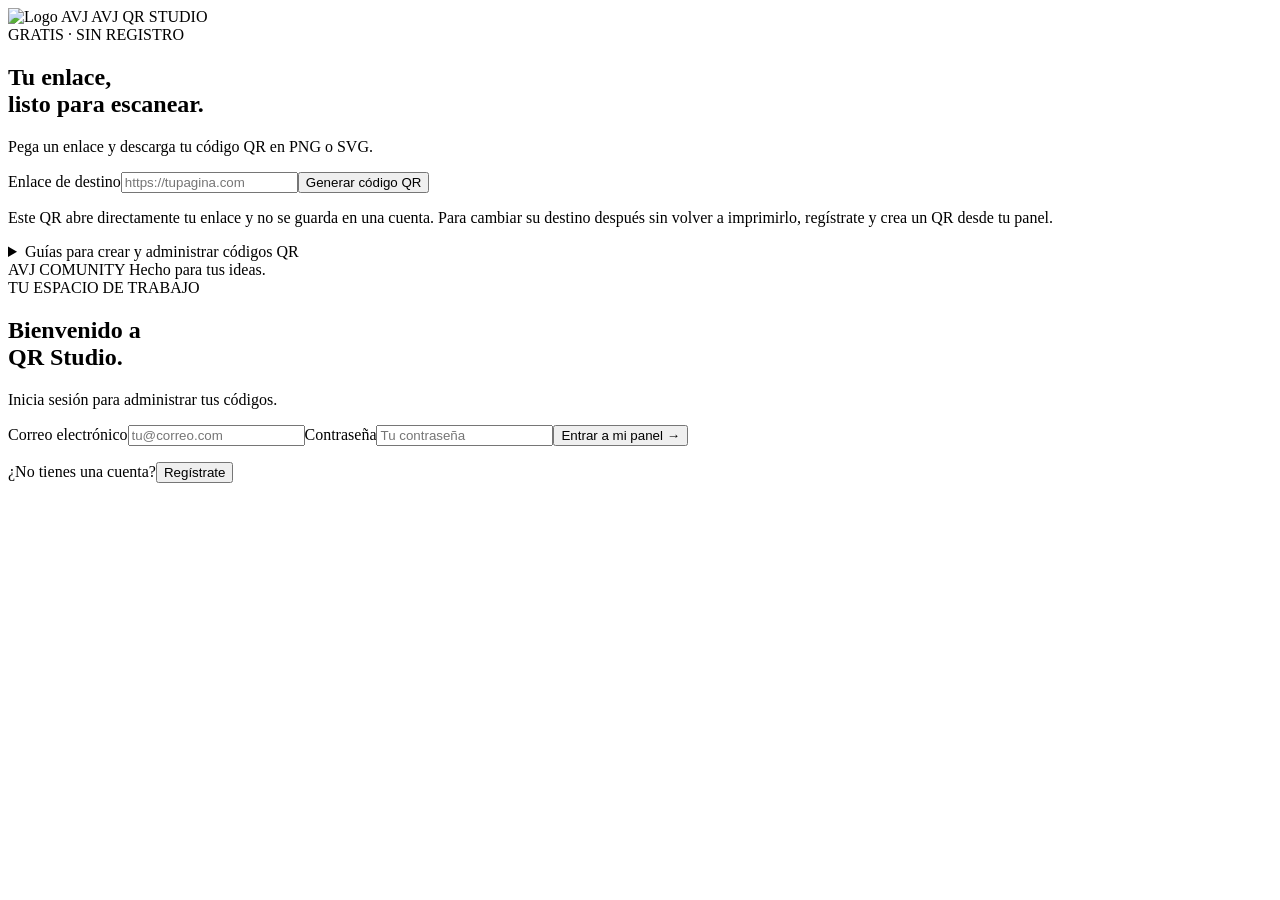
==== public/index.html @ a2400a0a "Add files via upload" ====
<!doctype html>
<html lang="es">
<head>
<meta charset="utf-8"><meta name="viewport" content="width=device-width,initial-scale=1">
<title>Generador de códigos QR gratis, PNG y SVG | AVJ QR Studio</title><meta name="description" content="Crea códigos QR de enlaces gratis y sin registro. Descarga PNG o SVG, o entra con tu cuenta para crear y administrar QR dinámicos en AVJ QR Studio.">
<meta name="robots" content="index,follow,max-image-preview:large"><meta name="theme-color" content="#7037f5">
<link rel="canonical" href="https://qravj.netlify.app/"><link rel="icon" href="/favicon.ico" sizes="any"><link rel="icon" type="image/png" sizes="32x32" href="/favicon-32x32.png"><link rel="apple-touch-icon" href="/apple-touch-icon.png"><link rel="manifest" href="/site.webmanifest">
<meta property="og:type" content="website"><meta property="og:locale" content="es_ES"><meta property="og:site_name" content="AVJ QR Studio"><meta property="og:title" content="Generador de códigos QR gratis, PNG y SVG | AVJ QR Studio"><meta property="og:description" content="Crea códigos QR de enlaces gratis y sin registro. Descarga PNG o SVG, o entra con tu cuenta para crear y administrar QR dinámicos en AVJ QR Studio."><meta property="og:url" content="https://qravj.netlify.app/"><meta property="og:image" content="https://qravj.netlify.app/android-chrome-512x512.png"><meta property="og:image:width" content="512"><meta property="og:image:height" content="512"><meta property="og:image:alt" content="Logo de AVJ COMUNITY">
<meta name="twitter:card" content="summary"><meta name="twitter:title" content="Generador de códigos QR gratis, PNG y SVG | AVJ QR Studio"><meta name="twitter:description" content="Crea códigos QR de enlaces gratis y sin registro. Descarga PNG o SVG, o entra con tu cuenta para crear y administrar QR dinámicos en AVJ QR Studio."><meta name="twitter:image" content="https://qravj.netlify.app/android-chrome-512x512.png"><meta name="twitter:image:alt" content="Logo de AVJ COMUNITY">
<link rel="preconnect" href="https://fonts.googleapis.com"><link rel="preconnect" href="https://fonts.gstatic.com" crossorigin>
<link rel="stylesheet" href="https://fonts.googleapis.com/css2?family=DM+Sans:wght@400;500;600;700&family=Manrope:wght@400;500;600;700;800&display=swap"><link rel="stylesheet" href="/styles.css?v=seo1">
<script type="application/ld+json">{"@context": "https://schema.org", "@graph": [{"@type": "Organization", "@id": "https://qravj.netlify.app/#organization", "name": "AVJ COMUNITY", "url": "https://qravj.netlify.app/", "logo": "https://qravj.netlify.app/android-chrome-512x512.png"}, {"@type": "WebSite", "@id": "https://qravj.netlify.app/#website", "name": "AVJ QR Studio", "url": "https://qravj.netlify.app/", "inLanguage": "es", "publisher": {"@id": "https://qravj.netlify.app/#organization"}}, {"@type": "WebApplication", "@id": "https://qravj.netlify.app/#app", "name": "AVJ QR Studio", "url": "https://qravj.netlify.app/", "applicationCategory": "UtilitiesApplication", "operatingSystem": "Navegador web", "inLanguage": "es", "description": "Crea códigos QR de enlaces gratis y sin registro. Descarga PNG o SVG, o entra con tu cuenta para crear y administrar QR dinámicos en AVJ QR Studio.", "publisher": {"@id": "https://qravj.netlify.app/#organization"}, "featureList": ["Generación de QR de enlaces sin registro", "Descarga PNG y SVG", "Creación y administración de QR dinámicos con cuenta"]}]}</script>
<script src="/seo-state.js?v=seo1"></script>
<script defer src="/vendor/supabase.js"></script><script defer src="/vendor/qrcode.js"></script><script defer src="/config.js?v=5"></script><script defer src="/app.js?v=seo1"></script><script defer src="/guest.js?v=5"></script>
</head>
<body>
<section id="redirect-screen" class="redirect-screen" hidden><div class="brand"><img class="brand-logo" src="/assets/avj-logo.webp" width="48" height="48" alt="Logo AVJ"> AVJ <span>QR STUDIO</span></div><div class="spinner"></div><h1 id="redirect-title">Abriendo tu enlace…</h1><p id="redirect-message">Un momento, estamos consultando el destino actual.</p><button id="retry-redirect" class="primary" hidden>Intentar de nuevo</button></section>
<section id="auth-screen" class="auth-screen" role="main">
 <div class="auth-art"><div class="brand"><img class="brand-logo" src="/assets/avj-logo.webp" width="48" height="48" alt="Logo AVJ"> AVJ <span>QR STUDIO</span></div><div class="auth-pitch guest-generator"><span class="eyebrow">GRATIS · SIN REGISTRO</span><h1>Tu enlace,<br>listo para escanear.</h1><p>Pega un enlace y descarga tu código QR en PNG o SVG.</p>
<form id="guest-form"><label for="guest-link">Enlace de destino</label><input id="guest-link" type="url" inputmode="url" maxlength="2048" placeholder="https://tupagina.com" required aria-describedby="guest-help" autocomplete="url"><button class="primary full" type="submit">Generar código QR</button></form>
<div id="guest-loading" class="guest-loading" role="status" hidden><span class="guest-loader" aria-hidden="true"></span><span>Generando tu código QR…</span></div>
<p id="guest-error" class="guest-error" role="alert"></p>
<div id="guest-result" hidden><div id="guest-qr" class="guest-qr"></div><p id="guest-destination" class="guest-destination"></p><div class="download-actions"><button id="guest-png" class="primary" type="button">↓ Descargar PNG</button><button id="guest-svg" class="secondary" type="button">↓ Descargar SVG</button></div><p class="guest-status" role="status" id="guest-status"></p></div>
<p id="guest-help" class="guest-help">Este QR abre directamente tu enlace y no se guarda en una cuenta. Para cambiar su destino después sin volver a imprimirlo, regístrate y crea un QR desde tu panel.</p></div><details class="seo-access"><summary>Guías para crear y administrar códigos QR</summary><nav class="guide-links" aria-label="Guías de códigos QR"><a href="/crear-codigo-qr/">Cómo crear un código QR para un enlace</a><a href="/qr-dinamico/">QR dinámico: actualiza el destino y conserva el código</a><a href="/descargar-qr/">Descargar un código QR en PNG o SVG</a><a href="/administrar-codigos-qr/">Cómo administrar tus códigos QR</a><a href="/qr-para-negocios/">Códigos QR para negocios y materiales impresos</a><a href="/blog/que-es-un-codigo-qr/">Qué es un código QR y para qué sirve</a><a href="/blog/qr-estatico-vs-dinamico/">QR estático y dinámico: cuál elegir</a></nav></details><span class="auth-footer">AVJ COMUNITY <span>Hecho para tus ideas.</span></span></div>
 <div class="auth-form-wrap"><div class="auth-form-inner"><span class="eyebrow purple">TU ESPACIO DE TRABAJO</span><h2 id="auth-title">Bienvenido a<br>QR Studio<span class="purple">.</span></h2><p id="auth-subtitle">Inicia sesión para administrar tus códigos.</p><form id="login-form"><label for="email">Correo electrónico</label><input id="email" name="email" type="email" autocomplete="username" placeholder="tu@correo.com" required><label for="password">Contraseña</label><input id="password" name="password" type="password" autocomplete="current-password" placeholder="Tu contraseña" required><button class="primary full" type="submit">Entrar a mi panel <span>→</span></button></form><form id="signup-form" hidden>
<label for="signup-email">Correo electrónico</label><input id="signup-email" name="email" type="email" autocomplete="email" placeholder="tu@correo.com" required>
<label for="signup-password">Contraseña</label><input id="signup-password" name="password" type="password" autocomplete="new-password" minlength="8" placeholder="Mínimo 8 caracteres" required aria-describedby="password-hint"><p class="field-help" id="password-hint">Usa una contraseña de al menos 8 caracteres.</p>
<label for="signup-confirm">Confirma tu contraseña</label><input id="signup-confirm" name="password-confirmation" type="password" autocomplete="new-password" minlength="8" placeholder="Repite tu contraseña" required>
<button class="primary full" type="submit">Crear mi cuenta <span>→</span></button>
</form>
<p id="auth-message" class="form-message" role="status" aria-live="polite"></p><div class="access-note auth-switch"><span id="auth-switch-label">¿No tienes una cuenta?</span><button type="button" id="switch-auth" class="secondary">Regístrate</button></div></div></div>
</section>
<div id="dashboard" class="app-shell" hidden>
<aside class="sidebar"><a class="brand" href="./"><img class="brand-logo" src="/assets/avj-logo.webp" width="48" height="48" alt="Logo AVJ"> AVJ <span>QR STUDIO</span></a><span class="nav-label">ESPACIO DE TRABAJO</span><button class="nav-item selected" id="nav-all"><span>▦</span> Mis códigos QR <span id="nav-count" class="count">0</span></button><div class="sidebar-tip"><span class="tip-icon">↗</span><strong>Imprime una vez.<br>Actualiza cuando quieras.</strong><p>Edita el destino y conserva el mismo QR.</p></div><div class="account"><span class="avatar" id="avatar">A</span><div><strong>Mi cuenta</strong><span id="account-email"></span></div><button class="icon-button" id="logout" title="Cerrar sesión" aria-label="Cerrar sesión">↪</button></div></aside>
<main><header class="topbar"><span>Mi espacio <span class="muted">/</span> <strong>Códigos QR</strong></span><span class="connection" id="connection">Conectando…</span></header><div class="main-content"><section class="page-heading"><div><span class="eyebrow purple">TODO CONECTADO, TODO BAJO CONTROL</span><h1>Mis códigos QR<span class="purple">.</span></h1><p>Cambia el destino. Conserva el código.</p></div><button id="new-qr" class="primary">＋ Crear código QR</button></section>
<section class="stats" aria-label="Resumen"><div class="stat"><span>Total de códigos</span><strong id="stat-total">—</strong><span class="stat-icon">▦</span></div><div class="stat"><span>Activos</span><strong id="stat-active">—</strong><span class="stat-icon green">↗</span></div><div class="stat"><span>En pausa</span><strong id="stat-paused">—</strong><span class="stat-icon amber">Ⅱ</span></div></section>
<section class="workspace"><div class="toolbar"><div class="filters" role="group" aria-label="Filtrar códigos"><button class="filter selected" data-filter="all" aria-pressed="true">Todos</button><button class="filter" data-filter="active" aria-pressed="false">Activos</button><button class="filter" data-filter="paused" aria-pressed="false">En pausa</button></div><div class="search-wrap"><span>⌕</span><input id="search" type="search" placeholder="Buscar un código…" aria-label="Buscar códigos"></div><button id="refresh" class="icon-button" title="Actualizar" aria-label="Actualizar códigos">↻</button></div><div id="list-message" role="status" class="list-message" hidden></div><div id="qr-grid" class="qr-grid"></div><div id="empty-state" class="empty-state" hidden><span class="empty-icon">▦</span><h2>Tu próximo destino empieza aquí</h2><p>Crea tu primer QR y conecta a tus clientes con lo que quieras compartir.</p><button id="empty-create" class="primary">＋ Crear mi primer QR</button></div></section><footer class="main-footer"><span>AVJ QR STUDIO</span><span>Tus códigos, siempre en tus manos.</span></footer></div></main>
</div>
<dialog id="editor"><form id="qr-form"><div class="modal-heading"><div><span class="eyebrow purple">QR DINÁMICO</span><h2 id="editor-title">Crear código QR</h2></div><button type="button" class="icon-button" data-close="editor" aria-label="Cerrar">×</button></div><label for="qr-name">Nombre del código</label><input id="qr-name" maxlength="80" placeholder="Ej. Catálogo de septiembre" required><label for="qr-destination">Enlace de destino</label><input id="qr-destination" type="url" maxlength="2048" placeholder="https://…" required><p class="field-help">Aquí llegará la persona que escanee tu QR.</p><label for="qr-note">Nota <span class="muted">(opcional)</span></label><textarea id="qr-note" maxlength="240" rows="2" placeholder="Para identificar dónde lo estás usando…"></textarea><label class="switch-row"><span>Código activo</span><input id="qr-active" type="checkbox" checked><span class="switch-track"></span></label><div class="info-box">↗ Puedes actualizar este destino después. El QR seguirá siendo el mismo.</div><p id="editor-error" class="form-message" role="alert"></p><div class="modal-actions"><button type="button" class="secondary" data-close="editor">Cancelar</button><button type="submit" class="primary" id="save-qr">Crear QR</button></div></form></dialog>
<dialog id="detail"><div class="modal-heading"><div><span class="eyebrow purple">LISTO PARA COMPARTIR</span><h2 id="detail-title"></h2></div><button class="icon-button" data-close="detail" aria-label="Cerrar">×</button></div><div id="detail-qr" class="detail-qr"></div><p class="field-help center">Este QR conserva su enlace al actualizar el destino.</p><label for="permanent-link">Enlace del QR</label><div class="copy-row"><input id="permanent-link" readonly><button class="secondary" id="copy-link">Copiar</button></div><div class="download-actions"><button class="primary" id="download-png">↓ Descargar PNG</button><button class="secondary" id="download-svg">↓ Descargar SVG</button></div><p class="field-help">Prueba el QR desde otro dispositivo antes de imprimirlo.</p></dialog>

<div id="auth-loading" class="auth-loading" role="status" aria-live="polite" hidden><div class="loading-card"><img class="loading-logo" src="/assets/avj-logo.webp" width="112" height="112" alt="Logo AVJ"><div class="login-spinner" aria-hidden="true"></div><h2 id="loading-title">Entrando a tu panel…</h2><p>Un momento, estamos preparando tu espacio.</p></div></div>
<div id="toast" class="toast" role="status" hidden></div><noscript>Activa JavaScript para usar QR Studio y abrir sus enlaces.</noscript>
</body></html>
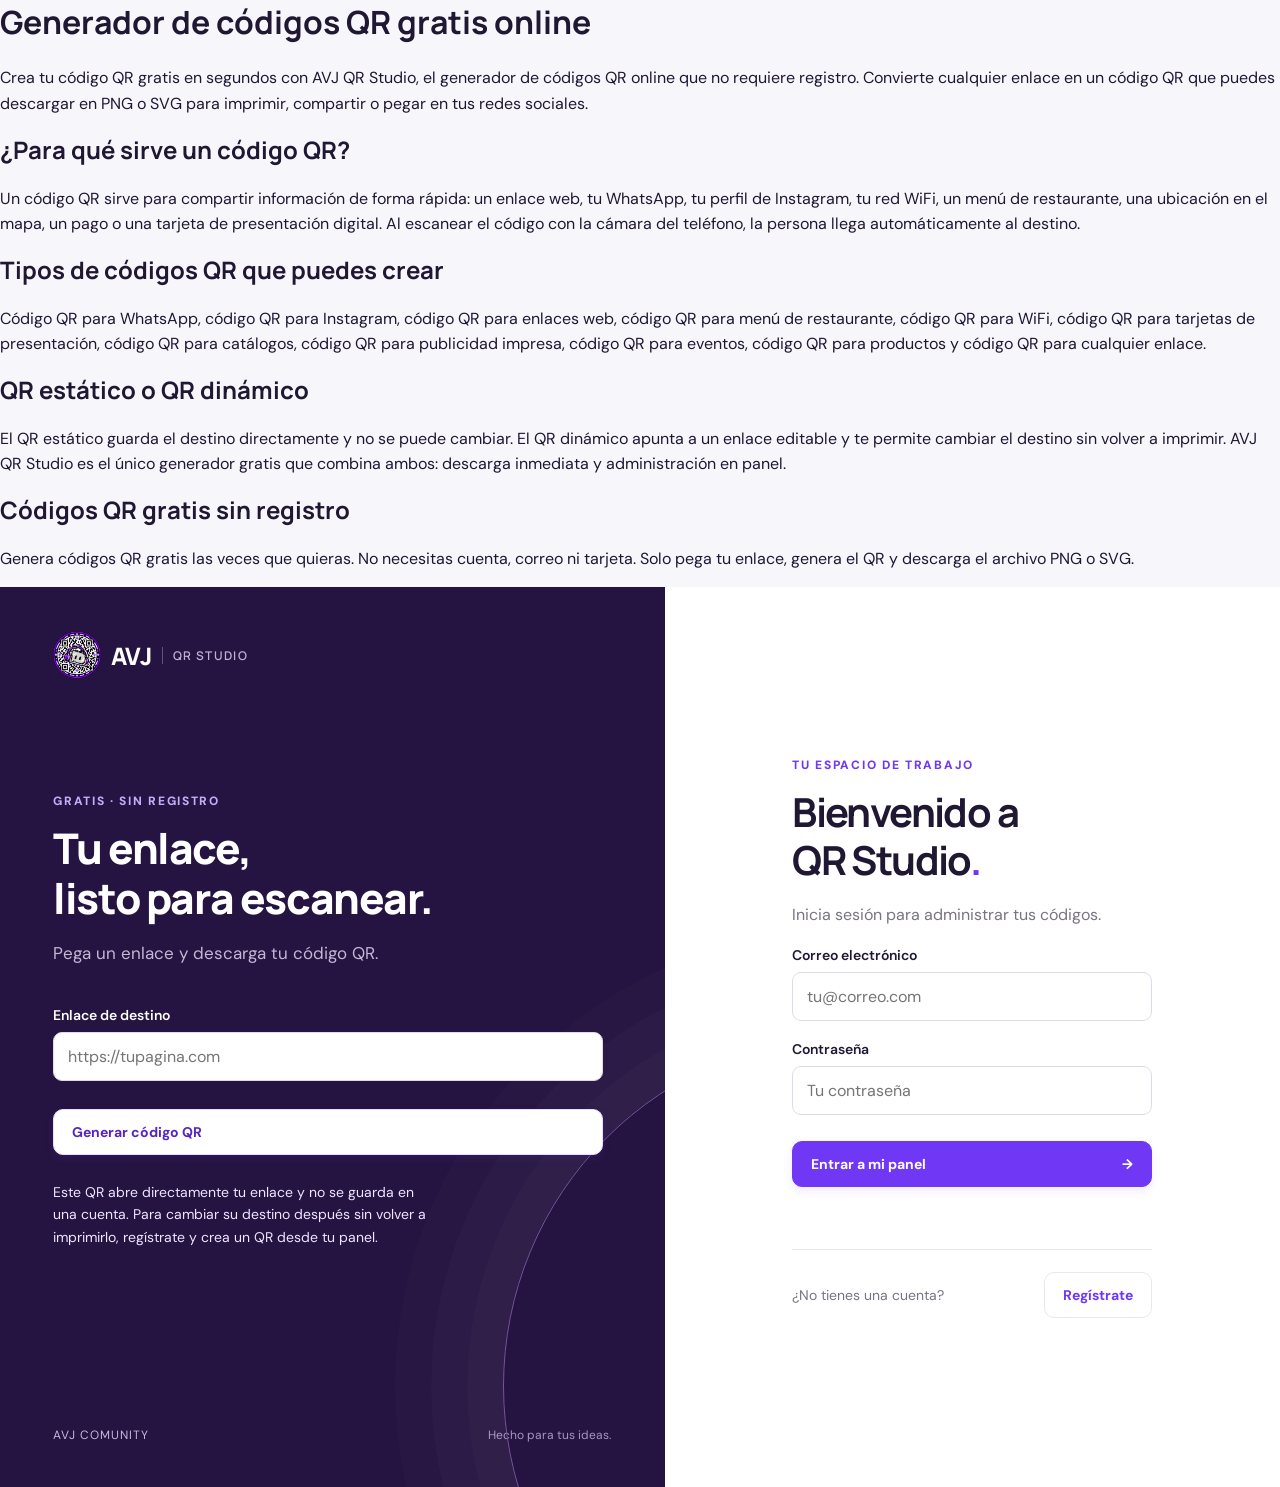
==== commit d648fa9b: "Update index.html" ====
--- a/public/index.html
+++ b/public/index.html
@@ -1,44 +1,506 @@
 <!doctype html>
 <html lang="es">
 <head>
-<meta charset="utf-8"><meta name="viewport" content="width=device-width,initial-scale=1">
-<title>Generador de códigos QR gratis, PNG y SVG | AVJ QR Studio</title><meta name="description" content="Crea códigos QR de enlaces gratis y sin registro. Descarga PNG o SVG, o entra con tu cuenta para crear y administrar QR dinámicos en AVJ QR Studio.">
-<meta name="robots" content="index,follow,max-image-preview:large"><meta name="theme-color" content="#7037f5">
-<link rel="canonical" href="https://qravj.netlify.app/"><link rel="icon" href="/favicon.ico" sizes="any"><link rel="icon" type="image/png" sizes="32x32" href="/favicon-32x32.png"><link rel="apple-touch-icon" href="/apple-touch-icon.png"><link rel="manifest" href="/site.webmanifest">
-<meta property="og:type" content="website"><meta property="og:locale" content="es_ES"><meta property="og:site_name" content="AVJ QR Studio"><meta property="og:title" content="Generador de códigos QR gratis, PNG y SVG | AVJ QR Studio"><meta property="og:description" content="Crea códigos QR de enlaces gratis y sin registro. Descarga PNG o SVG, o entra con tu cuenta para crear y administrar QR dinámicos en AVJ QR Studio."><meta property="og:url" content="https://qravj.netlify.app/"><meta property="og:image" content="https://qravj.netlify.app/android-chrome-512x512.png"><meta property="og:image:width" content="512"><meta property="og:image:height" content="512"><meta property="og:image:alt" content="Logo de AVJ COMUNITY">
-<meta name="twitter:card" content="summary"><meta name="twitter:title" content="Generador de códigos QR gratis, PNG y SVG | AVJ QR Studio"><meta name="twitter:description" content="Crea códigos QR de enlaces gratis y sin registro. Descarga PNG o SVG, o entra con tu cuenta para crear y administrar QR dinámicos en AVJ QR Studio."><meta name="twitter:image" content="https://qravj.netlify.app/android-chrome-512x512.png"><meta name="twitter:image:alt" content="Logo de AVJ COMUNITY">
-<link rel="preconnect" href="https://fonts.googleapis.com"><link rel="preconnect" href="https://fonts.gstatic.com" crossorigin>
-<link rel="stylesheet" href="https://fonts.googleapis.com/css2?family=DM+Sans:wght@400;500;600;700&family=Manrope:wght@400;500;600;700;800&display=swap"><link rel="stylesheet" href="/styles.css?v=seo1">
-<script type="application/ld+json">{"@context": "https://schema.org", "@graph": [{"@type": "Organization", "@id": "https://qravj.netlify.app/#organization", "name": "AVJ COMUNITY", "url": "https://qravj.netlify.app/", "logo": "https://qravj.netlify.app/android-chrome-512x512.png"}, {"@type": "WebSite", "@id": "https://qravj.netlify.app/#website", "name": "AVJ QR Studio", "url": "https://qravj.netlify.app/", "inLanguage": "es", "publisher": {"@id": "https://qravj.netlify.app/#organization"}}, {"@type": "WebApplication", "@id": "https://qravj.netlify.app/#app", "name": "AVJ QR Studio", "url": "https://qravj.netlify.app/", "applicationCategory": "UtilitiesApplication", "operatingSystem": "Navegador web", "inLanguage": "es", "description": "Crea códigos QR de enlaces gratis y sin registro. Descarga PNG o SVG, o entra con tu cuenta para crear y administrar QR dinámicos en AVJ QR Studio.", "publisher": {"@id": "https://qravj.netlify.app/#organization"}, "featureList": ["Generación de QR de enlaces sin registro", "Descarga PNG y SVG", "Creación y administración de QR dinámicos con cuenta"]}]}</script>
-<script src="/seo-state.js?v=seo1"></script>
-<script defer src="/vendor/supabase.js"></script><script defer src="/vendor/qrcode.js"></script><script defer src="/config.js?v=5"></script><script defer src="/app.js?v=seo1"></script><script defer src="/guest.js?v=5"></script>
+<meta charset="utf-8">
+<meta name="viewport" content="width=device-width,initial-scale=1">
+<meta name="theme-color" content="#7037f5">
+
+<!-- ============ SEO PRINCIPAL ============ -->
+<title>Generador de Códigos QR Gratis Online · PNG y SVG sin registro | AVJ QR Studio</title>
+<meta name="description" content="Generador de códigos QR gratis online. Crea tu QR en segundos para enlaces, WhatsApp, WiFi, Instagram, menús, tarjetas y más. Descarga en PNG o SVG sin registro, o crea QR dinámicos editables con panel propio.">
+<meta name="keywords" content="generador de qr, generador de codigos qr, crear codigo qr, codigo qr gratis, qr gratis, qr online, generador qr online, qr png, qr svg, qr para whatsapp, qr para instagram, qr para wifi, qr para menu, qr para restaurante, qr dinamico, qr estatico, qr editable, qr marketing, qr publicidad, qr tarjetas, qr negocios, qr ecuador, qr latinoamerica, avj qr studio, qravj">
+<meta name="robots" content="index, follow, max-image-preview:large, max-snippet:-1, max-video-preview:-1">
+<meta name="googlebot" content="index, follow">
+<meta name="author" content="AVJ Comunity">
+<meta name="publisher" content="AVJ QR Studio">
+<meta name="copyright" content="AVJ Comunity">
+<meta name="rating" content="general">
+<meta name="revisit-after" content="3 days">
+<meta name="language" content="Spanish">
+<meta name="geo.region" content="EC">
+<meta name="geo.placename" content="Ecuador">
+<link rel="canonical" href="https://qronlin.netlify.app/">
+<link rel="alternate" hreflang="es" href="https://qronlin.netlify.app/">
+<link rel="alternate" hreflang="es-ec" href="https://qronlin.netlify.app/">
+<link rel="alternate" hreflang="x-default" href="https://qronlin.netlify.app/">
+
+<!-- ============ OPEN GRAPH ============ -->
+<meta property="og:type" content="website">
+<meta property="og:url" content="https://qronlin.netlify.app/">
+<meta property="og:site_name" content="AVJ QR Studio">
+<meta property="og:title" content="Generador de Códigos QR Gratis Online · PNG y SVG | AVJ QR Studio">
+<meta property="og:description" content="Crea códigos QR gratis en segundos. Descarga PNG o SVG sin registrarte, o crea QR dinámicos y cambia el destino sin reimprimir.">
+<meta property="og:image" content="https://qronlin.netlify.app/assets/og-image.png">
+<meta property="og:image:secure_url" content="https://qronlin.netlify.app/assets/og-image.png">
+<meta property="og:image:width" content="1200">
+<meta property="og:image:height" content="630">
+<meta property="og:image:alt" content="AVJ QR Studio · Generador de códigos QR gratis">
+<meta property="og:locale" content="es_EC">
+<meta property="og:locale:alternate" content="es_ES">
+<meta property="og:locale:alternate" content="es_MX">
+
+<!-- ============ TWITTER CARD ============ -->
+<meta name="twitter:card" content="summary_large_image">
+<meta name="twitter:site" content="@avj_comunity">
+<meta name="twitter:creator" content="@avj_comunity">
+<meta name="twitter:title" content="Generador de Códigos QR Gratis Online | AVJ QR Studio">
+<meta name="twitter:description" content="Genera QR gratis, sin registro. Descarga PNG o SVG o administra QR dinámicos desde tu panel.">
+<meta name="twitter:image" content="https://qronlin.netlify.app/assets/og-image.png">
+<meta name="twitter:image:alt" content="AVJ QR Studio · Generador QR">
+
+<!-- ============ FAVICON / PWA ============ -->
+<link rel="icon" type="image/png" sizes="any" href="assets/avj-logo.png">
+<link rel="icon" type="image/png" sizes="32x32" href="assets/avj-logo.png">
+<link rel="icon" type="image/png" sizes="16x16" href="assets/avj-logo.png">
+<link rel="apple-touch-icon" sizes="180x180" href="assets/avj-logo.png">
+<link rel="mask-icon" href="assets/avj-logo.png" color="#7037f5">
+<link rel="manifest" href="site.webmanifest">
+
+<!-- ============ PRECONNECT ============ -->
+<link rel="preconnect" href="https://fonts.googleapis.com">
+<link rel="preconnect" href="https://fonts.gstatic.com" crossorigin>
+<link rel="preconnect" href="https://ktmolgqoktuulvdwuoum.supabase.co" crossorigin>
+<link rel="dns-prefetch" href="https://ktmolgqoktuulvdwuoum.supabase.co">
+<link rel="dns-prefetch" href="https://www.instagram.com">
+<link rel="dns-prefetch" href="https://chat.whatsapp.com">
+
+<!-- ============ DATOS ESTRUCTURADOS ============ -->
+<script type="application/ld+json">
+{
+  "@context": "https://schema.org",
+  "@graph": [
+    {
+      "@type": "WebApplication",
+      "@id": "https://qronlin.netlify.app/#app",
+      "name": "AVJ QR Studio",
+      "alternateName": ["Generador QR AVJ", "QR Studio", "Generador de códigos QR gratis"],
+      "url": "https://qronlin.netlify.app/",
+      "applicationCategory": "UtilitiesApplication",
+      "applicationSubCategory": "QR Code Generator",
+      "operatingSystem": "Web (Chrome, Firefox, Safari, Edge)",
+      "browserRequirements": "Requires JavaScript",
+      "inLanguage": "es",
+      "isAccessibleForFree": true,
+      "description": "Generador de códigos QR gratis online. Crea tu QR en segundos para enlaces, WhatsApp, WiFi, Instagram, menús, tarjetas y más. Descarga en PNG o SVG sin registro, o crea QR dinámicos editables con panel propio.",
+      "offers": {
+        "@type": "Offer",
+        "price": "0",
+        "priceCurrency": "USD",
+        "availability": "https://schema.org/InStock"
+      },
+      "featureList": [
+        "Generador de QR gratis sin registro",
+        "Descarga de códigos QR en PNG",
+        "Descarga de códigos QR en SVG",
+        "QR dinámicos editables",
+        "Panel para administrar códigos QR",
+        "Pausar y activar códigos QR",
+        "Cambiar el destino sin reimprimir el QR",
+        "Compatible con WhatsApp, Instagram, WiFi, menús y enlaces"
+      ],
+      "screenshot": "https://qronlin.netlify.app/assets/og-image.png",
+      "aggregateRating": {
+        "@type": "AggregateRating",
+        "ratingValue": "4.9",
+        "ratingCount": "27",
+        "bestRating": "5",
+        "worstRating": "1"
+      },
+      "publisher": { "@id": "https://qronlin.netlify.app/#organization" }
+    },
+    {
+      "@type": "Organization",
+      "@id": "https://qronlin.netlify.app/#organization",
+      "name": "AVJ Comunity",
+      "alternateName": "AVJ QR Studio",
+      "url": "https://qronlin.netlify.app/",
+      "logo": {
+        "@type": "ImageObject",
+        "url": "https://qronlin.netlify.app/assets/avj-logo.png",
+        "width": 512,
+        "height": 512
+      },
+      "sameAs": [
+        "https://www.instagram.com/avj_comunity/",
+        "https://chat.whatsapp.com/BFJ3tOe3e2i5Pzqizn2ieJ"
+      ],
+      "contactPoint": {
+        "@type": "ContactPoint",
+        "contactType": "customer support",
+        "url": "https://www.instagram.com/avj_comunity/",
+        "availableLanguage": ["Spanish"]
+      }
+    },
+    {
+      "@type": "WebSite",
+      "@id": "https://qronlin.netlify.app/#website",
+      "url": "https://qronlin.netlify.app/",
+      "name": "AVJ QR Studio",
+      "inLanguage": "es",
+      "publisher": { "@id": "https://qronlin.netlify.app/#organization" }
+    },
+    {
+      "@type": "BreadcrumbList",
+      "@id": "https://qronlin.netlify.app/#breadcrumb",
+      "itemListElement": [
+        { "@type": "ListItem", "position": 1, "name": "Inicio", "item": "https://qronlin.netlify.app/" },
+        { "@type": "ListItem", "position": 2, "name": "Generador de códigos QR", "item": "https://qronlin.netlify.app/#generador" }
+      ]
+    },
+    {
+      "@type": "HowTo",
+      "@id": "https://qronlin.netlify.app/#howto",
+      "name": "Cómo crear un código QR gratis",
+      "description": "Aprende a generar un código QR gratis y descargarlo en PNG o SVG en menos de un minuto, sin registro.",
+      "inLanguage": "es",
+      "totalTime": "PT1M",
+      "estimatedCost": { "@type": "MonetaryAmount", "currency": "USD", "value": "0" },
+      "step": [
+        {
+          "@type": "HowToStep",
+          "position": 1,
+          "name": "Pega tu enlace",
+          "text": "Copia el enlace o destino que quieres convertir en código QR y pégalo en el campo del generador."
+        },
+        {
+          "@type": "HowToStep",
+          "position": 2,
+          "name": "Genera el QR",
+          "text": "Pulsa el botón Generar código QR. El código aparece al instante, listo para descargar."
+        },
+        {
+          "@type": "HowToStep",
+          "position": 3,
+          "name": "Descarga PNG o SVG",
+          "text": "Elige el formato PNG para imprimir o SVG para diseño vectorial y descarga tu código QR gratis."
+        }
+      ]
+    },
+    {
+      "@type": "FAQPage",
+      "@id": "https://qronlin.netlify.app/#faq",
+      "mainEntity": [
+        {
+          "@type": "Question",
+          "name": "¿Es gratis el generador de códigos QR de AVJ QR Studio?",
+          "acceptedAnswer": { "@type": "Answer", "text": "Sí. Puedes generar y descargar códigos QR totalmente gratis, sin registrarte y sin límite de códigos. Solo pagas si en el futuro decides usar funciones avanzadas de administración." }
+        },
+        {
+          "@type": "Question",
+          "name": "¿Necesito registrarme para crear un código QR?",
+          "acceptedAnswer": { "@type": "Answer", "text": "No. Puedes generar y descargar tu código QR sin crear cuenta. Solo te registras si quieres crear códigos QR dinámicos que puedas editar después." }
+        },
+        {
+          "@type": "Question",
+          "name": "¿Puedo descargar el código QR en PNG o SVG?",
+          "acceptedAnswer": { "@type": "Answer", "text": "Sí. Puedes descargar tu código QR en PNG de alta resolución para imprimir o compartir, y en SVG vectorial para diseño gráfico e imprenta." }
+        },
+        {
+          "@type": "Question",
+          "name": "¿Qué diferencia hay entre un QR estático y uno dinámico?",
+          "acceptedAnswer": { "@type": "Answer", "text": "Un QR estático contiene el enlace directamente y no se puede cambiar. Un QR dinámico apunta a un enlace corto de AVJ QR Studio y te permite cambiar el destino final cuando quieras sin reimprimir el código." }
+        },
+        {
+          "@type": "Question",
+          "name": "¿Los códigos QR caducan?",
+          "acceptedAnswer": { "@type": "Answer", "text": "Los códigos QR gratuitos de AVJ QR Studio no caducan. Puedes usarlos el tiempo que quieras en tarjetas, menús, camisetas, stickers o publicidad." }
+        },
+        {
+          "@type": "Question",
+          "name": "¿Funcionan los códigos QR en cualquier teléfono?",
+          "acceptedAnswer": { "@type": "Answer", "text": "Sí. Los códigos QR generados por AVJ QR Studio funcionan en iPhone, Android, tablets y cámaras modernas. Cualquier lector de QR estándar los reconoce." }
+        },
+        {
+          "@type": "Question",
+          "name": "¿Puedo usar los QR para mi restaurante, negocio o tienda?",
+          "acceptedAnswer": { "@type": "Answer", "text": "Sí. Son ideales para menús de restaurante, catálogos, tarjetas de presentación, empaques, promociones, redes sociales, WiFi de invitados y cualquier uso comercial." }
+        },
+        {
+          "@type": "Question",
+          "name": "¿Cómo cambio el destino de un QR dinámico?",
+          "acceptedAnswer": { "@type": "Answer", "text": "Inicia sesión en tu panel de AVJ QR Studio, abre el código que quieras editar y cambia el enlace. El código QR impreso seguirá siendo el mismo y apuntará al nuevo destino." }
+        }
+      ]
+    }
+  ]
+}
+</script>
+
+<!-- ============ EVITAR INDEXAR ?q= ============ -->
+<script>
+  if (new URLSearchParams(location.search).has('q')) {
+    const m = document.createElement('meta');
+    m.name = 'robots';
+    m.content = 'noindex, nofollow';
+    document.head.appendChild(m);
+  }
+</script>
+
+<link rel="stylesheet" href="styles.css?v=7">
+<script defer src="vendor/supabase.js"></script>
+<script defer src="vendor/qrcode.js"></script>
+<script defer src="config.js?v=7"></script>
+<script defer src="app.js?v=7"></script>
+<script defer src="guest.js?v=7"></script>
 </head>
 <body>
-<section id="redirect-screen" class="redirect-screen" hidden><div class="brand"><img class="brand-logo" src="/assets/avj-logo.webp" width="48" height="48" alt="Logo AVJ"> AVJ <span>QR STUDIO</span></div><div class="spinner"></div><h1 id="redirect-title">Abriendo tu enlace…</h1><p id="redirect-message">Un momento, estamos consultando el destino actual.</p><button id="retry-redirect" class="primary" hidden>Intentar de nuevo</button></section>
-<section id="auth-screen" class="auth-screen" role="main">
- <div class="auth-art"><div class="brand"><img class="brand-logo" src="/assets/avj-logo.webp" width="48" height="48" alt="Logo AVJ"> AVJ <span>QR STUDIO</span></div><div class="auth-pitch guest-generator"><span class="eyebrow">GRATIS · SIN REGISTRO</span><h1>Tu enlace,<br>listo para escanear.</h1><p>Pega un enlace y descarga tu código QR en PNG o SVG.</p>
-<form id="guest-form"><label for="guest-link">Enlace de destino</label><input id="guest-link" type="url" inputmode="url" maxlength="2048" placeholder="https://tupagina.com" required aria-describedby="guest-help" autocomplete="url"><button class="primary full" type="submit">Generar código QR</button></form>
-<div id="guest-loading" class="guest-loading" role="status" hidden><span class="guest-loader" aria-hidden="true"></span><span>Generando tu código QR…</span></div>
-<p id="guest-error" class="guest-error" role="alert"></p>
-<div id="guest-result" hidden><div id="guest-qr" class="guest-qr"></div><p id="guest-destination" class="guest-destination"></p><div class="download-actions"><button id="guest-png" class="primary" type="button">↓ Descargar PNG</button><button id="guest-svg" class="secondary" type="button">↓ Descargar SVG</button></div><p class="guest-status" role="status" id="guest-status"></p></div>
-<p id="guest-help" class="guest-help">Este QR abre directamente tu enlace y no se guarda en una cuenta. Para cambiar su destino después sin volver a imprimirlo, regístrate y crea un QR desde tu panel.</p></div><details class="seo-access"><summary>Guías para crear y administrar códigos QR</summary><nav class="guide-links" aria-label="Guías de códigos QR"><a href="/crear-codigo-qr/">Cómo crear un código QR para un enlace</a><a href="/qr-dinamico/">QR dinámico: actualiza el destino y conserva el código</a><a href="/descargar-qr/">Descargar un código QR en PNG o SVG</a><a href="/administrar-codigos-qr/">Cómo administrar tus códigos QR</a><a href="/qr-para-negocios/">Códigos QR para negocios y materiales impresos</a><a href="/blog/que-es-un-codigo-qr/">Qué es un código QR y para qué sirve</a><a href="/blog/qr-estatico-vs-dinamico/">QR estático y dinámico: cuál elegir</a></nav></details><span class="auth-footer">AVJ COMUNITY <span>Hecho para tus ideas.</span></span></div>
- <div class="auth-form-wrap"><div class="auth-form-inner"><span class="eyebrow purple">TU ESPACIO DE TRABAJO</span><h2 id="auth-title">Bienvenido a<br>QR Studio<span class="purple">.</span></h2><p id="auth-subtitle">Inicia sesión para administrar tus códigos.</p><form id="login-form"><label for="email">Correo electrónico</label><input id="email" name="email" type="email" autocomplete="username" placeholder="tu@correo.com" required><label for="password">Contraseña</label><input id="password" name="password" type="password" autocomplete="current-password" placeholder="Tu contraseña" required><button class="primary full" type="submit">Entrar a mi panel <span>→</span></button></form><form id="signup-form" hidden>
-<label for="signup-email">Correo electrónico</label><input id="signup-email" name="email" type="email" autocomplete="email" placeholder="tu@correo.com" required>
-<label for="signup-password">Contraseña</label><input id="signup-password" name="password" type="password" autocomplete="new-password" minlength="8" placeholder="Mínimo 8 caracteres" required aria-describedby="password-hint"><p class="field-help" id="password-hint">Usa una contraseña de al menos 8 caracteres.</p>
-<label for="signup-confirm">Confirma tu contraseña</label><input id="signup-confirm" name="password-confirmation" type="password" autocomplete="new-password" minlength="8" placeholder="Repite tu contraseña" required>
-<button class="primary full" type="submit">Crear mi cuenta <span>→</span></button>
-</form>
-<p id="auth-message" class="form-message" role="status" aria-live="polite"></p><div class="access-note auth-switch"><span id="auth-switch-label">¿No tienes una cuenta?</span><button type="button" id="switch-auth" class="secondary">Regístrate</button></div></div></div>
+
+<!-- ============ SEO: contenido textual indexable ============ -->
+<noscript>
+  <h1>Generador de códigos QR gratis online</h1>
+  <p>AVJ QR Studio es un generador de códigos QR gratis que funciona online y sin registro. Crea códigos QR para enlaces, WhatsApp, Instagram, WiFi, menús de restaurante, tarjetas de presentación, catálogos y más. Descarga tu código QR en PNG o SVG.</p>
+</noscript>
+<div class="seo-content" aria-hidden="true">
+  <h1>Generador de códigos QR gratis online</h1>
+  <p>Crea tu código QR gratis en segundos con AVJ QR Studio, el generador de códigos QR online que no requiere registro. Convierte cualquier enlace en un código QR que puedes descargar en PNG o SVG para imprimir, compartir o pegar en tus redes sociales.</p>
+  <h2>¿Para qué sirve un código QR?</h2>
+  <p>Un código QR sirve para compartir información de forma rápida: un enlace web, tu WhatsApp, tu perfil de Instagram, tu red WiFi, un menú de restaurante, una ubicación en el mapa, un pago o una tarjeta de presentación digital. Al escanear el código con la cámara del teléfono, la persona llega automáticamente al destino.</p>
+  <h2>Tipos de códigos QR que puedes crear</h2>
+  <p>Código QR para WhatsApp, código QR para Instagram, código QR para enlaces web, código QR para menú de restaurante, código QR para WiFi, código QR para tarjetas de presentación, código QR para catálogos, código QR para publicidad impresa, código QR para eventos, código QR para productos y código QR para cualquier enlace.</p>
+  <h2>QR estático o QR dinámico</h2>
+  <p>El QR estático guarda el destino directamente y no se puede cambiar. El QR dinámico apunta a un enlace editable y te permite cambiar el destino sin volver a imprimir. AVJ QR Studio es el único generador gratis que combina ambos: descarga inmediata y administración en panel.</p>
+  <h2>Códigos QR gratis sin registro</h2>
+  <p>Genera códigos QR gratis las veces que quieras. No necesitas cuenta, correo ni tarjeta. Solo pega tu enlace, genera el QR y descarga el archivo PNG o SVG.</p>
+</div>
+
+<!-- ============ SCREENS ============ -->
+<section id="redirect-screen" class="redirect-screen" hidden>
+  <div class="brand"><img class="brand-logo" src="assets/avj-logo.png" width="48" height="48" alt="Logo AVJ"> AVJ <span>QR STUDIO</span></div>
+  <div class="spinner"></div>
+  <h1 id="redirect-title">Abriendo tu enlace…</h1>
+  <p id="redirect-message">Un momento, estamos consultando el destino actual.</p>
+  <button id="retry-redirect" class="primary" hidden>Intentar de nuevo</button>
 </section>
+
+<section id="auth-screen" class="auth-screen" hidden>
+  <div class="auth-art">
+    <div class="brand"><img class="brand-logo" src="assets/avj-logo.png" width="48" height="48" alt="Logo AVJ"> AVJ <span>QR STUDIO</span></div>
+    <div class="auth-pitch guest-generator">
+      <span class="eyebrow">GRATIS · SIN REGISTRO</span>
+      <h1>Tu enlace,<br>listo para escanear.</h1>
+      <p>Pega un enlace y descarga tu código QR.</p>
+      <form id="guest-form">
+        <label for="guest-link">Enlace de destino</label>
+        <input id="guest-link" type="url" inputmode="url" maxlength="2048" placeholder="https://tupagina.com" required aria-describedby="guest-help" autocomplete="url">
+        <button class="primary full" type="submit">Generar código QR</button>
+      </form>
+      <div id="guest-loading" class="guest-loading" role="status" hidden>
+        <span class="guest-loader" aria-hidden="true"></span>
+        <span>Generando tu código QR…</span>
+      </div>
+      <p id="guest-error" class="guest-error" role="alert"></p>
+      <div id="guest-result" hidden>
+        <div id="guest-qr" class="guest-qr"></div>
+        <p id="guest-destination" class="guest-destination"></p>
+        <div class="download-actions">
+          <button id="guest-png" class="primary" type="button">↓ Descargar PNG</button>
+          <button id="guest-svg" class="secondary" type="button">↓ Descargar SVG</button>
+        </div>
+        <p class="guest-status" role="status" id="guest-status"></p>
+      </div>
+      <p id="guest-help" class="guest-help">Este QR abre directamente tu enlace y no se guarda en una cuenta. Para cambiar su destino después sin volver a imprimirlo, regístrate y crea un QR desde tu panel.</p>
+    </div>
+    <span class="auth-footer">AVJ COMUNITY <span>Hecho para tus ideas.</span></span>
+  </div>
+  <div class="auth-form-wrap">
+    <div class="auth-form-inner">
+      <span class="eyebrow purple">TU ESPACIO DE TRABAJO</span>
+      <h2 id="auth-title">Bienvenido a<br>QR Studio<span class="purple">.</span></h2>
+      <p id="auth-subtitle">Inicia sesión para administrar tus códigos.</p>
+      <form id="login-form">
+        <label for="email">Correo electrónico</label>
+        <input id="email" name="email" type="email" autocomplete="username" placeholder="tu@correo.com" required>
+        <label for="password">Contraseña</label>
+        <input id="password" name="password" type="password" autocomplete="current-password" placeholder="Tu contraseña" required>
+        <button class="primary full" type="submit">Entrar a mi panel <span>→</span></button>
+      </form>
+      <form id="signup-form" hidden>
+        <label for="signup-email">Correo electrónico</label>
+        <input id="signup-email" name="email" type="email" autocomplete="email" placeholder="tu@correo.com" required>
+        <label for="signup-password">Contraseña</label>
+        <input id="signup-password" name="password" type="password" autocomplete="new-password" minlength="8" placeholder="Mínimo 8 caracteres" required aria-describedby="password-hint">
+        <p class="field-help" id="password-hint">Usa una contraseña de al menos 8 caracteres.</p>
+        <label for="signup-confirm">Confirma tu contraseña</label>
+        <input id="signup-confirm" name="password-confirmation" type="password" autocomplete="new-password" minlength="8" placeholder="Repite tu contraseña" required>
+        <button class="primary full" type="submit">Crear mi cuenta <span>→</span></button>
+      </form>
+      <p id="auth-message" class="form-message" role="status" aria-live="polite"></p>
+      <div class="access-note auth-switch">
+        <span id="auth-switch-label">¿No tienes una cuenta?</span>
+        <button type="button" id="switch-auth" class="secondary">Regístrate</button>
+      </div>
+    </div>
+  </div>
+</section>
+
 <div id="dashboard" class="app-shell" hidden>
-<aside class="sidebar"><a class="brand" href="./"><img class="brand-logo" src="/assets/avj-logo.webp" width="48" height="48" alt="Logo AVJ"> AVJ <span>QR STUDIO</span></a><span class="nav-label">ESPACIO DE TRABAJO</span><button class="nav-item selected" id="nav-all"><span>▦</span> Mis códigos QR <span id="nav-count" class="count">0</span></button><div class="sidebar-tip"><span class="tip-icon">↗</span><strong>Imprime una vez.<br>Actualiza cuando quieras.</strong><p>Edita el destino y conserva el mismo QR.</p></div><div class="account"><span class="avatar" id="avatar">A</span><div><strong>Mi cuenta</strong><span id="account-email"></span></div><button class="icon-button" id="logout" title="Cerrar sesión" aria-label="Cerrar sesión">↪</button></div></aside>
-<main><header class="topbar"><span>Mi espacio <span class="muted">/</span> <strong>Códigos QR</strong></span><span class="connection" id="connection">Conectando…</span></header><div class="main-content"><section class="page-heading"><div><span class="eyebrow purple">TODO CONECTADO, TODO BAJO CONTROL</span><h1>Mis códigos QR<span class="purple">.</span></h1><p>Cambia el destino. Conserva el código.</p></div><button id="new-qr" class="primary">＋ Crear código QR</button></section>
-<section class="stats" aria-label="Resumen"><div class="stat"><span>Total de códigos</span><strong id="stat-total">—</strong><span class="stat-icon">▦</span></div><div class="stat"><span>Activos</span><strong id="stat-active">—</strong><span class="stat-icon green">↗</span></div><div class="stat"><span>En pausa</span><strong id="stat-paused">—</strong><span class="stat-icon amber">Ⅱ</span></div></section>
-<section class="workspace"><div class="toolbar"><div class="filters" role="group" aria-label="Filtrar códigos"><button class="filter selected" data-filter="all" aria-pressed="true">Todos</button><button class="filter" data-filter="active" aria-pressed="false">Activos</button><button class="filter" data-filter="paused" aria-pressed="false">En pausa</button></div><div class="search-wrap"><span>⌕</span><input id="search" type="search" placeholder="Buscar un código…" aria-label="Buscar códigos"></div><button id="refresh" class="icon-button" title="Actualizar" aria-label="Actualizar códigos">↻</button></div><div id="list-message" role="status" class="list-message" hidden></div><div id="qr-grid" class="qr-grid"></div><div id="empty-state" class="empty-state" hidden><span class="empty-icon">▦</span><h2>Tu próximo destino empieza aquí</h2><p>Crea tu primer QR y conecta a tus clientes con lo que quieras compartir.</p><button id="empty-create" class="primary">＋ Crear mi primer QR</button></div></section><footer class="main-footer"><span>AVJ QR STUDIO</span><span>Tus códigos, siempre en tus manos.</span></footer></div></main>
+  <aside class="sidebar">
+    <a class="brand" href="./"><img class="brand-logo" src="assets/avj-logo.png" width="48" height="48" alt="Logo AVJ"> AVJ <span>QR STUDIO</span></a>
+    <span class="nav-label">ESPACIO DE TRABAJO</span>
+    <button class="nav-item selected" id="nav-all"><span>▦</span> Mis códigos QR <span id="nav-count" class="count">0</span></button>
+    <div class="sidebar-tip">
+      <span class="tip-icon">↗</span>
+      <strong>Imprime una vez.<br>Actualiza cuando quieras.</strong>
+      <p>Edita el destino y conserva el mismo QR.</p>
+    </div>
+    <div class="account">
+      <span class="avatar" id="avatar">A</span>
+      <div><strong>Mi cuenta</strong><span id="account-email"></span></div>
+      <button class="icon-button" id="logout" title="Cerrar sesión" aria-label="Cerrar sesión">↪</button>
+    </div>
+  </aside>
+  <main>
+    <header class="topbar">
+      <span>Mi espacio <span class="muted">/</span> <strong>Códigos QR</strong></span>
+      <span class="connection" id="connection">Conectando…</span>
+    </header>
+    <div class="main-content">
+      <section class="page-heading">
+        <div>
+          <span class="eyebrow purple">TODO CONECTADO, TODO BAJO CONTROL</span>
+          <h1>Mis códigos QR<span class="purple">.</span></h1>
+          <p>Cambia el destino. Conserva el código.</p>
+        </div>
+        <button id="new-qr" class="primary">＋ Crear código QR</button>
+      </section>
+      <section class="stats" aria-label="Resumen">
+        <div class="stat"><span>Total de códigos</span><strong id="stat-total">—</strong><span class="stat-icon">▦</span></div>
+        <div class="stat"><span>Activos</span><strong id="stat-active">—</strong><span class="stat-icon green">↗</span></div>
+        <div class="stat"><span>En pausa</span><strong id="stat-paused">—</strong><span class="stat-icon amber">Ⅱ</span></div>
+      </section>
+      <section class="workspace">
+        <div class="toolbar">
+          <div class="filters" role="group" aria-label="Filtrar códigos">
+            <button class="filter selected" data-filter="all" aria-pressed="true">Todos</button>
+            <button class="filter" data-filter="active" aria-pressed="false">Activos</button>
+            <button class="filter" data-filter="paused" aria-pressed="false">En pausa</button>
+          </div>
+          <div class="search-wrap">
+            <span>⌕</span>
+            <input id="search" type="search" placeholder="Buscar un código…" aria-label="Buscar códigos">
+          </div>
+          <button id="refresh" class="icon-button" title="Actualizar" aria-label="Actualizar códigos">↻</button>
+        </div>
+        <div id="list-message" role="status" class="list-message" hidden></div>
+        <div id="qr-grid" class="qr-grid"></div>
+        <div id="empty-state" class="empty-state" hidden>
+          <span class="empty-icon">▦</span>
+          <h2>Tu próximo destino empieza aquí</h2>
+          <p>Crea tu primer QR y conecta a tus clientes con lo que quieras compartir.</p>
+          <button id="empty-create" class="primary">＋ Crear mi primer QR</button>
+        </div>
+      </section>
+      <footer class="main-footer">
+        <span>AVJ QR STUDIO</span>
+        <span>Tus códigos, siempre en tus manos.</span>
+      </footer>
+    </div>
+  </main>
 </div>
-<dialog id="editor"><form id="qr-form"><div class="modal-heading"><div><span class="eyebrow purple">QR DINÁMICO</span><h2 id="editor-title">Crear código QR</h2></div><button type="button" class="icon-button" data-close="editor" aria-label="Cerrar">×</button></div><label for="qr-name">Nombre del código</label><input id="qr-name" maxlength="80" placeholder="Ej. Catálogo de septiembre" required><label for="qr-destination">Enlace de destino</label><input id="qr-destination" type="url" maxlength="2048" placeholder="https://…" required><p class="field-help">Aquí llegará la persona que escanee tu QR.</p><label for="qr-note">Nota <span class="muted">(opcional)</span></label><textarea id="qr-note" maxlength="240" rows="2" placeholder="Para identificar dónde lo estás usando…"></textarea><label class="switch-row"><span>Código activo</span><input id="qr-active" type="checkbox" checked><span class="switch-track"></span></label><div class="info-box">↗ Puedes actualizar este destino después. El QR seguirá siendo el mismo.</div><p id="editor-error" class="form-message" role="alert"></p><div class="modal-actions"><button type="button" class="secondary" data-close="editor">Cancelar</button><button type="submit" class="primary" id="save-qr">Crear QR</button></div></form></dialog>
-<dialog id="detail"><div class="modal-heading"><div><span class="eyebrow purple">LISTO PARA COMPARTIR</span><h2 id="detail-title"></h2></div><button class="icon-button" data-close="detail" aria-label="Cerrar">×</button></div><div id="detail-qr" class="detail-qr"></div><p class="field-help center">Este QR conserva su enlace al actualizar el destino.</p><label for="permanent-link">Enlace del QR</label><div class="copy-row"><input id="permanent-link" readonly><button class="secondary" id="copy-link">Copiar</button></div><div class="download-actions"><button class="primary" id="download-png">↓ Descargar PNG</button><button class="secondary" id="download-svg">↓ Descargar SVG</button></div><p class="field-help">Prueba el QR desde otro dispositivo antes de imprimirlo.</p></dialog>
-
-<div id="auth-loading" class="auth-loading" role="status" aria-live="polite" hidden><div class="loading-card"><img class="loading-logo" src="/assets/avj-logo.webp" width="112" height="112" alt="Logo AVJ"><div class="login-spinner" aria-hidden="true"></div><h2 id="loading-title">Entrando a tu panel…</h2><p>Un momento, estamos preparando tu espacio.</p></div></div>
-<div id="toast" class="toast" role="status" hidden></div><noscript>Activa JavaScript para usar QR Studio y abrir sus enlaces.</noscript>
-</body></html>
+
+<dialog id="editor">
+  <form id="qr-form">
+    <div class="modal-heading">
+      <div><span class="eyebrow purple">QR DINÁMICO</span><h2 id="editor-title">Crear código QR</h2></div>
+      <button type="button" class="icon-button" data-close="editor" aria-label="Cerrar">×</button>
+    </div>
+    <label for="qr-name">Nombre del código</label>
+    <input id="qr-name" maxlength="80" placeholder="Ej. Catálogo de septiembre" required>
+    <label for="qr-destination">Enlace de destino</label>
+    <input id="qr-destination" type="url" maxlength="2048" placeholder="https://…" required>
+    <p class="field-help">Aquí llegará la persona que escanee tu QR.</p>
+    <label for="qr-note">Nota <span class="muted">(opcional)</span></label>
+    <textarea id="qr-note" maxlength="240" rows="2" placeholder="Para identificar dónde lo estás usando…"></textarea>
+    <label class="switch-row"><span>Código activo</span><input id="qr-active" type="checkbox" checked><span class="switch-track"></span></label>
+    <div class="info-box">↗ Puedes actualizar este destino después. El QR seguirá siendo el mismo.</div>
+    <p id="editor-error" class="form-message" role="alert"></p>
+    <div class="modal-actions">
+      <button type="button" class="secondary" data-close="editor">Cancelar</button>
+      <button type="submit" class="primary" id="save-qr">Crear QR</button>
+    </div>
+  </form>
+</dialog>
+
+<dialog id="detail">
+  <div class="modal-heading">
+    <div><span class="eyebrow purple">LISTO PARA COMPARTIR</span><h2 id="detail-title"></h2></div>
+    <button class="icon-button" data-close="detail" aria-label="Cerrar">×</button>
+  </div>
+  <div id="detail-qr" class="detail-qr"></div>
+  <p class="field-help center">Este QR contiene tu enlace permanente.</p>
+  <label for="permanent-link">Enlace del QR</label>
+  <div class="copy-row">
+    <input id="permanent-link" readonly>
+    <button class="secondary" id="copy-link">Copiar</button>
+  </div>
+  <div class="download-actions">
+    <button class="primary" id="download-png">↓ Descargar PNG</button>
+    <button class="secondary" id="download-svg">↓ Descargar SVG</button>
+  </div>
+  <p class="field-help">Prueba el QR desde otro dispositivo antes de imprimirlo.</p>
+</dialog>
+
+<!-- ============ MODAL DE AGRADECIMIENTO ============ -->
+<dialog id="thanks-modal" class="thanks-modal">
+  <button class="thanks-close" data-close="thanks-modal" aria-label="Cerrar">×</button>
+  <div class="thanks-glow" aria-hidden="true"></div>
+  <div class="thanks-heart" aria-hidden="true">
+    <svg viewBox="0 0 24 24" fill="none" stroke="currentColor" stroke-width="1.8" stroke-linecap="round" stroke-linejoin="round">
+      <path d="M20.84 4.61a5.5 5.5 0 0 0-7.78 0L12 5.67l-1.06-1.06a5.5 5.5 0 0 0-7.78 7.78l1.06 1.06L12 21.23l7.78-7.78 1.06-1.06a5.5 5.5 0 0 0 0-7.78z"/>
+    </svg>
+  </div>
+  <span class="thanks-eyebrow">¡GRACIAS POR USARNOS!</span>
+  <h2>Tu QR está listo <span class="purple">💜</span></h2>
+  <p class="thanks-text">Muchas gracias por usar esta herramienta gratuita. Nos ayudarías muchísimo si nos sigues en Instagram o te unes a nuestro canal de WhatsApp. ¡Es gratis y nos impulsa a seguir creando cosas así!</p>
+
+  <div class="thanks-actions">
+    <a class="thanks-btn thanks-instagram"
+       href="https://www.instagram.com/avj_comunity/"
+       target="_blank" rel="noopener noreferrer">
+      <span class="thanks-icon" aria-hidden="true">
+        <svg viewBox="0 0 24 24" fill="none" stroke="currentColor" stroke-width="1.8" stroke-linecap="round" stroke-linejoin="round">
+          <rect x="2" y="2" width="20" height="20" rx="5" ry="5"/>
+          <path d="M16 11.37A4 4 0 1 1 12.63 8 4 4 0 0 1 16 11.37z"/>
+          <line x1="17.5" y1="6.5" x2="17.51" y2="6.5"/>
+        </svg>
+      </span>
+      <span class="thanks-btn-text">
+        <strong>Síguenos en Instagram</strong>
+        <small>@avj_comunity</small>
+      </span>
+      <span class="thanks-arrow" aria-hidden="true">→</span>
+    </a>
+
+    <a class="thanks-btn thanks-whatsapp"
+       href="https://chat.whatsapp.com/BFJ3tOe3e2i5Pzqizn2ieJ"
+       target="_blank" rel="noopener noreferrer">
+      <span class="thanks-icon" aria-hidden="true">
+        <svg viewBox="0 0 24 24" fill="currentColor">
+          <path d="M20.52 3.48A11.94 11.94 0 0 0 12.02 0C5.4 0 .03 5.37.03 11.98c0 2.11.55 4.17 1.6 5.99L0 24l6.19-1.62a11.94 11.94 0 0 0 5.83 1.49h.01c6.61 0 11.98-5.37 11.98-11.98 0-3.2-1.25-6.21-3.49-8.41zM12.03 21.8h-.01a9.9 9.9 0 0 1-5.04-1.38l-.36-.21-3.67.96.98-3.58-.23-.37a9.88 9.88 0 0 1-1.52-5.28c0-5.47 4.45-9.92 9.93-9.92 2.65 0 5.14 1.03 7.01 2.91a9.85 9.85 0 0 1 2.9 7.02c0 5.47-4.45 9.85-9.99 9.85zm5.45-7.39c-.3-.15-1.77-.87-2.04-.97-.27-.1-.47-.15-.67.15-.2.3-.77.97-.95 1.17-.17.2-.35.22-.65.07-.3-.15-1.27-.47-2.41-1.49-.89-.79-1.49-1.76-1.66-2.06-.17-.3-.02-.46.13-.61.13-.13.3-.35.45-.52.15-.17.2-.3.3-.5.1-.2.05-.37-.02-.52-.07-.15-.67-1.62-.92-2.21-.24-.58-.49-.5-.67-.51-.17-.01-.37-.01-.57-.01-.2 0-.52.07-.79.37-.27.3-1.04 1.02-1.04 2.48 0 1.46 1.06 2.87 1.21 3.07.15.2 2.09 3.2 5.07 4.49.71.31 1.26.49 1.69.63.71.23 1.36.2 1.87.12.57-.08 1.77-.72 2.02-1.42.25-.7.25-1.29.17-1.42-.07-.13-.27-.2-.57-.35z"/>
+        </svg>
+      </span>
+      <span class="thanks-btn-text">
+        <strong>Únete al canal de WhatsApp</strong>
+        <small>Comunidad AVJ</small>
+      </span>
+      <span class="thanks-arrow" aria-hidden="true">→</span>
+    </a>
+  </div>
+
+  <button class="thanks-continue" data-close="thanks-modal" type="button">
+    Seguir usando el generador
+  </button>
+</dialog>
+
+<div id="auth-loading" class="auth-loading" role="status" aria-live="polite" hidden>
+  <div class="loading-card">
+    <img class="loading-logo" src="assets/avj-logo.png" width="112" height="112" alt="Logo AVJ">
+    <div class="login-spinner" aria-hidden="true"></div>
+    <h2 id="loading-title">Entrando a tu panel…</h2>
+    <p>Un momento, estamos preparando tu espacio.</p>
+  </div>
+</div>
+<div id="toast" class="toast" role="status" hidden></div>
+<noscript>Activa JavaScript para usar QR Studio y abrir sus enlaces.</noscript>
+</body>
+</html>
--- a/public/styles.css
+++ b/public/styles.css
@@ -0,0 +1,161 @@
+@import url('https://fonts.googleapis.com/css2?family=DM+Sans:wght@400;500;600;700&family=Manrope:wght@400;500;600;700;800&display=swap');
+:root{--purple:#7037f5;--ink:#201733;--muted:#797383;--border:#e9e6ef;--paper:#f7f7fb;--green:#15805c;--radius:18px;font-family:'DM Sans',sans-serif;color:var(--ink);font-size:16px}*{box-sizing:border-box}body{margin:0;background:var(--paper)}[hidden]{display:none!important}button,input,textarea{font:inherit}button,a,input,textarea{-webkit-tap-highlight-color:transparent}button{cursor:pointer;transition:background .15s,transform .15s}button:disabled{opacity:.55;cursor:wait}button:focus-visible,a:focus-visible{outline:3px solid #af8eff;outline-offset:4px}h1,h2,h3,.brand{font-family:Manrope,sans-serif}h1,h2,h3,p{margin-top:0}p{line-height:1.6}a{color:inherit}.brand{display:flex;align-items:center;gap:10px;font-size:24px;font-weight:800;text-decoration:none;white-space:nowrap}.brand>span:last-child{font-size:12px;letter-spacing:1.3px;font-weight:600;border-left:1px solid #d7d1e1;padding-left:10px}.brand-icon{display:grid;place-items:center;background:var(--purple);color:white;width:38px;height:38px;border-radius:11px;font-size:30px;font-weight:400}.eyebrow{font-size:12px;letter-spacing:1.7px;font-weight:800;display:block;margin-bottom:15px}.purple{color:var(--purple)}.muted{color:var(--muted)}.primary,.secondary{min-height:46px;border-radius:10px;padding:12px 18px;font-weight:700;font-size:14px;display:inline-flex;align-items:center;justify-content:center;gap:10px}.primary{border:1px solid var(--purple);background:var(--purple);color:white;box-shadow:0 4px 10px #7037f51a}.primary:hover{background:#5c22df}.secondary{background:white;border:1px solid var(--border);color:var(--ink)}.secondary:hover{background:#f4f1fa}.full{width:100%;justify-content:space-between}.icon-button{background:transparent;border:0;font-size:24px;min-width:40px;min-height:40px;color:var(--muted);border-radius:8px}.icon-button:hover{background:#eee8fc;color:var(--purple)}label{display:block;font-size:14px;font-weight:600;margin:19px 0 8px}input:not([type=checkbox]),textarea{width:100%;border:1px solid #dfdae9;background:white;color:var(--ink);border-radius:9px;padding:13px 14px;outline:none;font-size:16px}input:focus,textarea:focus{border-color:var(--purple);box-shadow:0 0 0 3px #7037f51a}textarea{resize:vertical}.field-help{font-size:13px;color:var(--muted);margin:8px 0 0;line-height:1.55}.form-message{font-size:14px;color:#b32b4f;min-height:20px;margin:14px 0}.auth-screen{min-height:100vh;display:grid;grid-template-columns:1.08fr 1fr;background:white}.auth-art{min-height:100vh;background:#251441;color:white;padding:44px 8%;display:flex;flex-direction:column;position:relative;overflow:hidden}.auth-art:after{content:'';position:absolute;width:700px;height:700px;border:1px solid #76549a;border-radius:50%;right:-540px;bottom:-250px;box-shadow:0 0 0 36px #ffffff04,0 0 0 72px #ffffff04,0 0 0 108px #ffffff04;pointer-events:none}.auth-art .brand-icon{background:#a9ffb7;color:#261641}.auth-art .brand>span:last-child{color:#bfb0d4;border-color:#655377}.auth-pitch{margin:auto 0;padding:75px 0;position:relative;z-index:1}.auth-pitch>.eyebrow{color:#c5acf9}.auth-pitch h1{font-size:clamp(36px,3.5vw,58px);letter-spacing:-2px;line-height:1.18;font-weight:800;margin-bottom:24px}.auth-pitch em{color:#b99bff;font-style:normal}.auth-pitch p{max-width:380px;color:#c4b7d5;font-size:17px}.auth-qr{display:flex;gap:24px;align-items:center;margin-top:42px}.auth-qr svg{display:block;width:132px;height:132px;background:white;border-radius:10px}.auth-qr strong{display:block;line-height:1.5;font-size:18px;margin:8px 0 12px}.mini-label{font-size:10px;letter-spacing:1.3px;color:#bbaaCF}.pill{display:inline-block;background:#ffffff15;color:#c4b0eb;border:1px solid #ffffff18;border-radius:99px;padding:5px 10px;font-size:12px}.auth-footer{display:flex;justify-content:space-between;font-size:12px;letter-spacing:1px;color:#c7b6dd}.auth-footer span{letter-spacing:0;color:#a994c2}.auth-form-wrap{display:grid;place-items:center;padding:60px 32px}.auth-form-inner{width:100%;max-width:360px}.auth-form-inner h2{font-size:40px;line-height:1.2;letter-spacing:-1.6px;margin-bottom:18px}.auth-form-inner>p{color:var(--muted)}#login-form>.primary{margin-top:26px}.access-note{border-top:1px solid var(--border);padding-top:22px;margin-top:28px;font-size:13px;color:var(--muted)}.access-note strong{color:var(--ink);font-size:14px}.access-note p{margin-top:8px}.app-shell{display:grid;grid-template-columns:250px minmax(0,1fr);min-height:100vh}.sidebar{background:white;border-right:1px solid var(--border);padding:30px 20px 18px;display:flex;flex-direction:column;position:sticky;top:0;height:100vh}.sidebar .brand{font-size:22px;margin:2px 0 50px}.sidebar .brand>span:last-child{font-size:10px;padding-left:7px}.nav-label{font-size:10px;color:#948b9f;letter-spacing:1.4px;font-weight:700;margin:0 12px 14px}.nav-item{border:0;background:transparent;display:flex;gap:12px;align-items:center;padding:14px 13px;text-align:left;border-radius:10px;color:#736b80;font-size:14px;font-weight:600;margin-bottom:6px}.nav-item>span:first-child{font-size:19px}.nav-item.selected{color:var(--purple);background:#f0eaff}.count{margin-left:auto;font-size:12px;background:white;border-radius:5px;padding:2px 6px}.sidebar-tip{margin-top:auto;padding:20px 15px;border-radius:14px;background:#f8f6fe;border:1px solid #eee7fa}.tip-icon{display:block;font-size:30px;color:var(--purple);margin-bottom:14px}.sidebar-tip strong{font-family:Manrope,sans-serif;font-size:15px;line-height:1.6}.sidebar-tip p{font-size:13px;color:var(--muted);margin:10px 0 0}.account{margin-top:25px;padding-top:20px;border-top:1px solid var(--border);display:flex;align-items:center;gap:10px;min-width:0}.avatar{background:#efe7ff;color:var(--purple);border-radius:50%;width:36px;height:36px;display:grid;place-items:center;font-size:14px;font-weight:700;flex-shrink:0}.account>div{overflow:hidden}.account strong{font-size:13px}.account div>span{display:block;font-size:12px;color:var(--muted);overflow:hidden;text-overflow:ellipsis}.account .icon-button{margin-left:auto;font-size:20px;min-width:32px}.topbar{height:78px;background:#ffffffbb;border-bottom:1px solid var(--border);display:flex;align-items:center;justify-content:space-between;padding:0 40px;font-size:13px;color:var(--muted)}.topbar strong{color:#51475f;font-weight:500}.topbar .muted{margin:0 14px}.connection{font-size:12px;background:#eef7f1;color:var(--green);padding:6px 10px;border-radius:6px}.main-content{max-width:1500px;margin:auto;padding:38px 40px}.page-heading{display:flex;align-items:center;justify-content:space-between;gap:20px;margin-bottom:30px}.page-heading h1{font-size:36px;letter-spacing:-1.4px;margin-bottom:8px}.page-heading p{color:var(--muted);font-size:15px;margin:0}.page-heading .eyebrow{font-size:10px;margin-bottom:12px}.stats{display:grid;grid-template-columns:repeat(3,1fr);gap:18px;margin-bottom:32px}.stat{background:white;border:1px solid var(--border);border-radius:14px;padding:23px;position:relative}.stat>span:first-child{display:block;font-size:13px;color:var(--muted)}.stat strong{display:block;font-family:Manrope,sans-serif;font-size:32px;margin-top:10px;line-height:1}.stat-icon{position:absolute;right:23px;top:28px;font-size:24px;background:#f2edff;color:var(--purple);border-radius:12px;width:42px;height:42px;display:grid;place-items:center}.stat-icon.green{background:#eaf8f0;color:#2c956a}.stat-icon.amber{background:#fff5e5;color:#c08c25}.toolbar{display:flex;align-items:center;gap:10px;margin-bottom:24px}.filters{display:flex;padding:4px;border:1px solid var(--border);background:#eeedf4;border-radius:9px;gap:2px}.filter{padding:9px 15px;border:0;border-radius:6px;color:var(--muted);font-size:13px;background:transparent}.filter.selected{background:white;color:var(--ink);box-shadow:0 2px 5px #25144108;font-weight:700}.search-wrap{margin-left:auto;position:relative;max-width:270px}.search-wrap>span{position:absolute;left:13px;top:9px;font-size:24px;color:var(--muted)}.search-wrap input{padding-left:40px;font-size:14px;height:43px}.qr-grid{display:grid;grid-template-columns:repeat(auto-fill,minmax(270px,1fr));gap:20px}.qr-card{background:white;border:1px solid var(--border);border-radius:var(--radius);padding:21px;min-width:0;transition:box-shadow .2s,border-color .2s}.qr-card:hover{border-color:#cbb8f5;box-shadow:0 8px 25px #26164106}.card-top{display:flex;align-items:center;justify-content:space-between;margin-bottom:18px}.card-type{font-size:10px;letter-spacing:1.2px;color:#8e839d;font-weight:700}.badge{font-size:12px;color:#197f5d;background:#ecf8f1;padding:5px 9px;border-radius:7px}.badge.paused{color:#956d24;background:#fff5e2}.card-visual{background:#f8f7fc;border:1px solid #efecf5;display:flex;justify-content:center;padding:21px;border-radius:12px;margin-bottom:20px}.card-visual svg{width:124px;height:124px;display:block}.qr-card h3{font-size:17px;margin:0 0 8px;overflow-wrap:anywhere}.destination{display:block;color:var(--muted);font-size:13px;white-space:nowrap;overflow:hidden;text-overflow:ellipsis;text-decoration:none}.card-note{color:var(--muted);font-size:13px;line-height:1.5;overflow-wrap:anywhere;margin:10px 0}.card-actions{border-top:1px solid var(--border);padding-top:16px;margin-top:18px;display:flex;gap:7px}.card-actions button{padding:8px 11px;min-height:38px;font-size:12px;flex:1}.card-date{display:block;font-size:12px;color:#9a90a5;margin-top:13px}.empty-state{text-align:center;padding:66px 20px;border:1px dashed #d7cfe7;border-radius:18px;background:#ffffff80}.empty-icon{font-size:40px;display:grid;place-items:center;color:var(--purple);background:#efe8ff;border-radius:20px;width:76px;height:76px;margin:0 auto 22px}.empty-state h2{font-size:22px;margin-bottom:12px}.empty-state p{color:var(--muted);font-size:14px;max-width:370px;margin:0 auto 22px}.main-footer{display:flex;justify-content:space-between;color:#aaa1b5;font-size:12px;margin-top:40px;padding-top:20px;border-top:1px solid var(--border)}.main-footer>span:first-child{letter-spacing:1px;font-weight:700}.list-message{background:#fff4e5;color:#845519;padding:16px;border-radius:10px;font-size:14px;margin-bottom:20px;line-height:1.5}dialog{border:1px solid var(--border);border-radius:20px;padding:28px;width:calc(100% - 32px);max-width:510px;max-height:90dvh;overflow:auto;box-shadow:0 30px 100px #21132b33;color:var(--ink)}dialog::backdrop{background:#24153566;backdrop-filter:blur(4px)}.modal-heading{display:flex;justify-content:space-between;align-items:start;gap:10px}.modal-heading h2{font-size:25px;letter-spacing:-.8px;margin-bottom:10px}.modal-heading .eyebrow{font-size:10px;margin-bottom:8px}.modal-actions{display:flex;gap:10px;justify-content:flex-end;margin-top:23px}.info-box{background:#f5f0ff;color:#654298;padding:14px;border-radius:9px;font-size:13px;line-height:1.6;margin-top:20px}.switch-row{position:relative;display:flex;align-items:center;justify-content:space-between;padding:12px 0}.switch-row input{position:absolute;right:0;width:40px;height:24px;opacity:0;cursor:pointer;z-index:2}.switch-track{width:40px;height:24px;border-radius:20px;background:#cec6db;position:relative}.switch-track:after{content:'';position:absolute;width:18px;height:18px;left:3px;top:3px;background:white;border-radius:50%;transition:transform .15s}.switch-row input:checked+.switch-track{background:var(--purple)}.switch-row input:checked+.switch-track:after{transform:translateX(16px)}.switch-row input:focus-visible+.switch-track{outline:3px solid #b196ec;outline-offset:3px}.detail-qr{margin-top:18px;background:#f8f7fc;border-radius:14px;padding:20px;display:flex;justify-content:center}.detail-qr svg{width:min(100%,240px);height:auto}.center{text-align:center}.copy-row{display:flex;gap:8px}.copy-row input{min-width:0;font-size:13px}.download-actions{display:flex;gap:10px;margin:24px 0 15px}.download-actions button{flex:1}.toast{position:fixed;bottom:24px;left:50%;transform:translateX(-50%);background:#27183d;color:white;padding:14px 22px;border-radius:12px;box-shadow:0 6px 30px #22133630;z-index:100;font-size:14px;max-width:90vw}.redirect-screen{min-height:100vh;display:flex;flex-direction:column;align-items:center;justify-content:center;text-align:center;padding:30px;background:white}.redirect-screen .brand{margin-bottom:55px}.redirect-screen h1{font-size:28px}.redirect-screen p{max-width:470px;color:var(--muted)}.spinner{width:36px;height:36px;border-radius:50%;border:3px solid #eae2fc;border-top-color:var(--purple);animation:spin 1s linear infinite;margin-bottom:25px}@keyframes spin{to{transform:rotate(360deg)}}@media(max-width:1050px){.app-shell{grid-template-columns:210px minmax(0,1fr)}.sidebar{padding:25px 14px}.sidebar .brand>span:last-child{display:none}.main-content{padding:30px 24px}.topbar{padding:0 24px}.stat{padding:18px}.stat-icon{right:16px}.auth-art{padding:35px 7%}.auth-qr{gap:15px}}@media(max-width:760px){.auth-screen{display:block}.auth-art{min-height:auto;padding:25px}.auth-pitch{padding:35px 0 10px}.auth-pitch h1{font-size:35px;letter-spacing:-1.2px}.auth-pitch p,.auth-qr,.auth-footer{display:none}.auth-form-wrap{padding:35px 25px}.auth-form-inner{max-width:430px}.auth-form-inner h2{font-size:30px}.app-shell{display:block}.sidebar{height:auto;position:static;padding:18px;display:flex;flex-direction:row;align-items:center;gap:10px;border-bottom:1px solid var(--border);flex-wrap:wrap}.sidebar .brand{margin:0 auto 0 0}.nav-label,.sidebar-tip,.account>div,.account .avatar,#nav-all{display:none}.nav-item{margin:0;padding:8px;font-size:13px}.account{border:0;padding:0;margin:0}.topbar{height:55px;padding:0 18px;font-size:12px}.topbar .muted{margin:0 8px}.main-content{padding:26px 18px}.page-heading{align-items:flex-start;flex-direction:column;gap:20px}.page-heading h1{font-size:30px}.page-heading .primary{width:100%}.stats{gap:8px;margin-bottom:24px}.stat{padding:16px 12px}.stat>span:first-child{font-size:12px}.stat strong{font-size:28px}.stat-icon{display:none}.toolbar{flex-wrap:wrap;gap:12px}.filters{flex:1}.filter{flex:1;padding:9px 8px}.search-wrap{order:3;max-width:none;width:100%}.qr-grid{grid-template-columns:repeat(auto-fill,minmax(240px,1fr))}.main-footer{gap:20px;font-size:10px}.empty-state{padding:40px 20px}.empty-state h2{font-size:20px}dialog{padding:22px}.download-actions{flex-direction:column}}@media(prefers-reduced-motion:reduce){*,*:before,*:after{animation:none!important;transition:none!important}}
+
+/* Registro de usuarios */
+.auth-switch{display:flex;align-items:center;justify-content:space-between;gap:16px}.auth-switch>span{font-size:14px}.auth-switch .secondary{color:var(--purple)}#signup-form>.primary{margin-top:26px}.form-message.success{color:#16734e;background:#eef8f1;padding:12px;border-radius:9px}.auth-form-inner:has(#signup-form:not([hidden])) h2{font-size:36px}
+
+/* Carga real durante registro, inicio y restauración de sesión. */
+.auth-loading{position:fixed;inset:0;z-index:200;display:grid;place-items:center;padding:24px;background:#f7f7fbf5;backdrop-filter:blur(8px)}.loading-card{text-align:center;max-width:390px;width:100%;padding:40px 24px;border-radius:24px;background:white;border:1px solid var(--border);box-shadow:0 20px 70px #2616410d}.loading-card .brand-icon{margin:0 auto 24px;width:54px;height:54px;font-size:38px}.login-spinner{width:38px;height:38px;margin:0 auto 24px;border:3px solid #eee6ff;border-top-color:var(--purple);border-radius:50%;animation:spin .8s linear infinite}.loading-card h2{font-size:23px;margin-bottom:12px;letter-spacing:-.5px}.loading-card p{color:var(--muted);font-size:14px;margin:0}@media(prefers-reduced-motion:reduce){.login-spinner{animation:none}}
+
+/* Logo AVJ y generador sin cuenta. */
+.brand-logo{width:48px;height:48px;object-fit:contain;flex-shrink:0;border-radius:50%}.loading-logo{display:block;width:112px;height:112px;object-fit:contain;margin:0 auto 22px;border-radius:50%;animation:logo-breathe 1.6s ease-in-out infinite}.auth-art{justify-content:flex-start}.guest-generator{width:100%;max-width:550px;padding:36px 0 24px}.guest-generator h1{font-size:clamp(30px,3.3vw,48px);letter-spacing:-1.4px;margin-bottom:16px}.guest-generator>p{margin-bottom:20px}.guest-generator label{color:white}.guest-generator input{background:#fff;color:#201733;width:100%}.guest-generator .primary{background:white;color:#5624c5;border:1px solid #e7dcff}.guest-generator .primary:hover{background:#eee5ff}.guest-generator .secondary{background:#251541;color:white;border:1px solid #b798e6}.guest-generator .guest-help{display:block;font-size:14px;line-height:1.6;color:#eee5ff;margin:22px 0 0}.guest-error{color:#fff1b5;font-size:14px;margin:12px 0}.guest-error:empty{display:none}.guest-qr{background:white;border-radius:16px;padding:8px;width:min(100%,240px);margin:24px auto 12px}.guest-qr svg{display:block;width:100%;height:auto}.guest-destination{font-size:14px;overflow-wrap:anywhere;text-align:center;color:#f0e9ff}.guest-generator .download-actions{margin:16px 0;flex-wrap:wrap}.guest-status{font-size:14px;color:#f0e9ff;text-align:center}.guest-generator #guest-result p{display:block}.auth-footer{margin-top:auto}.loading-card .login-spinner{margin:0 auto 24px}@keyframes logo-breathe{50%{transform:scale(1.06)}}@media(max-width:760px){.guest-generator{max-width:none;padding:26px 0 12px}.guest-generator>p{display:block}.guest-generator h1{font-size:34px}.brand-logo{width:42px;height:42px}.auth-form-wrap{border-top:1px solid #e9e6ef}.guest-generator .download-actions{flex-direction:row}.guest-generator .download-actions button{min-width:140px}}@media(prefers-reduced-motion:reduce){.loading-logo{animation:none}}
+
+/* Movimiento suave en el inicio y al generar. */
+.guest-loading{display:flex;align-items:center;justify-content:center;gap:12px;margin:20px 0;color:#fff;font-size:15px;min-height:44px}.guest-loader{width:25px;height:25px;border:3px solid #ffffff45;border-top-color:#fff;border-radius:50%;animation:spin .7s linear infinite}.auth-screen:not([hidden]) .guest-generator{animation:avj-enter .6s ease both}.auth-screen:not([hidden]) .auth-form-inner{animation:avj-enter .65s .1s ease both}.auth-art .brand-logo{animation:avj-logo-welcome .8s ease both}#guest-result:not([hidden]){animation:avj-enter .45s ease both}#guest-result:not([hidden]) .guest-qr{animation:avj-qr-reveal .6s cubic-bezier(.2,.8,.2,1) both}#guest-result:not([hidden]) .download-actions{animation:avj-enter .4s .12s ease both}.guest-generator button{transition:transform .18s ease,box-shadow .18s ease,background .18s ease}.guest-generator input{transition:box-shadow .2s ease,border-color .2s ease}.guest-generator input:focus{box-shadow:0 0 0 5px #ffffff24}.guest-generator button:active:not(:disabled){transform:scale(.98)}.loading-card{animation:avj-enter .3s ease both}@media(hover:hover){.guest-generator button:hover:not(:disabled){transform:translateY(-2px);box-shadow:0 8px 22px #18083535}.brand-logo{transition:transform .2s ease}.brand-logo:hover{transform:rotate(-5deg) scale(1.05)}}@keyframes avj-enter{from{opacity:0;transform:translateY(12px)}to{opacity:1;transform:translateY(0)}}@keyframes avj-qr-reveal{from{opacity:0;transform:scale(.93)}to{opacity:1;transform:scale(1)}}@keyframes avj-logo-welcome{from{opacity:0;transform:rotate(-12deg) scale(.9)}to{opacity:1;transform:rotate(0) scale(1)}}@media(prefers-reduced-motion:reduce){.guest-generator button,.brand-logo{transform:none!important}*,*::before,*::after{animation:none!important;transition:none!important}}
+
+/* ============================================================
+   AVJ QR STUDIO · Animaciones generales y de navegación
+   ============================================================ */
+
+/* Aire extra bajo el botón "Generar QR" */
+#guest-form{display:flex;flex-direction:column}
+#guest-form>.primary.full{margin-top:28px}
+.guest-generator .guest-help{margin-top:26px}
+
+/* Transiciones generales */
+button,.primary,.secondary,.icon-button,.nav-item,.filter,.qr-card,.card-visual,input,textarea,dialog{transition:transform .28s cubic-bezier(.2,.8,.2,1),box-shadow .28s ease,background-color .2s ease,border-color .25s ease,color .2s ease,opacity .25s ease}
+
+@media (hover:hover){
+  .primary:hover:not(:disabled),.secondary:hover:not(:disabled){transform:translateY(-2px)}
+  .primary:hover:not(:disabled){box-shadow:0 12px 28px -12px rgba(112,55,245,.55)}
+  .secondary:hover:not(:disabled){box-shadow:0 10px 24px -14px rgba(38,22,65,.35)}
+  .icon-button:hover{transform:translateY(-1px)}
+}
+button:active:not(:disabled){transform:translateY(0) scale(.98)}
+
+/* Tarjetas QR con entrada escalonada */
+.qr-grid .qr-card{animation:qr-card-in .55s cubic-bezier(.2,.8,.2,1) both;will-change:transform,opacity}
+.qr-grid .qr-card:nth-child(1){animation-delay:.03s}
+.qr-grid .qr-card:nth-child(2){animation-delay:.07s}
+.qr-grid .qr-card:nth-child(3){animation-delay:.11s}
+.qr-grid .qr-card:nth-child(4){animation-delay:.15s}
+.qr-grid .qr-card:nth-child(5){animation-delay:.19s}
+.qr-grid .qr-card:nth-child(6){animation-delay:.23s}
+.qr-grid .qr-card:nth-child(7){animation-delay:.27s}
+.qr-grid .qr-card:nth-child(8){animation-delay:.31s}
+.qr-grid .qr-card:nth-child(n+9){animation-delay:.34s}
+@keyframes qr-card-in{from{opacity:0;transform:translateY(16px) scale(.97)}to{opacity:1;transform:translateY(0) scale(1)}}
+@media (hover:hover){
+  .qr-card:hover{transform:translateY(-5px);box-shadow:0 22px 45px -20px rgba(38,22,65,.35)}
+  .qr-card:hover .card-visual{transform:scale(1.03)}
+}
+
+/* Stats con entrada escalonada */
+.stats .stat{animation:qr-card-in .6s cubic-bezier(.2,.8,.2,1) both}
+.stats .stat:nth-child(1){animation-delay:.02s}
+.stats .stat:nth-child(2){animation-delay:.08s}
+.stats .stat:nth-child(3){animation-delay:.14s}
+
+/* Punto pulsante en los QR activos */
+.badge{position:relative;padding-left:20px}
+.badge:not(.paused)::before{content:'';position:absolute;left:9px;top:50%;transform:translateY(-50%);width:6px;height:6px;border-radius:50%;background:#22b573;box-shadow:0 0 0 0 rgba(34,181,115,.55);animation:badge-pulse 2.2s ease-out infinite}
+@keyframes badge-pulse{0%{box-shadow:0 0 0 0 rgba(34,181,115,.55)}70%{box-shadow:0 0 0 8px rgba(34,181,115,0)}100%{box-shadow:0 0 0 0 rgba(34,181,115,0)}}
+
+/* Modales */
+dialog[open]{animation:dialog-in .38s cubic-bezier(.2,.8,.2,1) both}
+dialog[open]::backdrop{animation:dialog-backdrop-in .3s ease both}
+@keyframes dialog-in{from{opacity:0;transform:translateY(18px) scale(.96)}to{opacity:1;transform:translateY(0) scale(1)}}
+@keyframes dialog-backdrop-in{from{opacity:0}to{opacity:1}}
+
+/* Inputs con foco vivo */
+input:focus,textarea:focus{transform:translateY(-1px)}
+
+/* Brillo del botón "Generar QR" siguiendo el cursor */
+#guest-form .primary.full{position:relative;overflow:hidden;isolation:isolate}
+#guest-form .primary.full::after{content:'';position:absolute;inset:0;background:radial-gradient(140px circle at var(--mx,50%) var(--my,50%),rgba(112,55,245,.22),transparent 60%);opacity:0;transition:opacity .3s ease;pointer-events:none}
+#guest-form .primary.full:hover::after{opacity:1}
+
+/* Mensajes y toasts */
+#guest-error:not(:empty),.form-message:not(:empty),.toast:not([hidden]){animation:fade-up-soft .3s cubic-bezier(.2,.8,.2,1) both}
+@keyframes fade-up-soft{from{opacity:0;transform:translateY(6px)}to{opacity:1;transform:translateY(0)}}
+
+/* Iconos de stats con giro al hover */
+@media (hover:hover){
+  .stat .stat-icon{transition:transform .35s cubic-bezier(.2,.8,.2,1)}
+  .stat:hover .stat-icon{transform:scale(1.08) rotate(-4deg)}
+}
+
+/* 1) Entrada general de la página */
+body{animation:page-fade-in .5s ease both}
+@keyframes page-fade-in{from{opacity:0}to{opacity:1}}
+
+/* 2) Auth screen (al cargar la página) */
+#auth-screen:not([hidden]){animation:auth-screen-in .55s cubic-bezier(.2,.8,.2,1) both}
+@keyframes auth-screen-in{from{opacity:0}to{opacity:1}}
+#auth-screen:not([hidden]) .auth-art{animation:slide-in-left .7s cubic-bezier(.2,.8,.2,1) both}
+#auth-screen:not([hidden]) .auth-form-wrap{animation:slide-in-right .7s cubic-bezier(.2,.8,.2,1) both}
+@keyframes slide-in-left{from{opacity:0;transform:translateX(-24px)}to{opacity:1;transform:none}}
+@keyframes slide-in-right{from{opacity:0;transform:translateX(24px)}to{opacity:1;transform:none}}
+
+/* 3) Cambio login ⇄ registro */
+#login-form:not([hidden]),#signup-form:not([hidden]){animation:form-swap-in .45s cubic-bezier(.2,.8,.2,1) both}
+@keyframes form-swap-in{from{opacity:0;transform:translateY(14px) scale(.985)}to{opacity:1;transform:translateY(0) scale(1)}}
+#login-form:not([hidden])>*,#signup-form:not([hidden])>*{animation:field-slide-in .5s cubic-bezier(.2,.8,.2,1) both}
+#login-form:not([hidden])>*:nth-child(1),#signup-form:not([hidden])>*:nth-child(1){animation-delay:.04s}
+#login-form:not([hidden])>*:nth-child(2),#signup-form:not([hidden])>*:nth-child(2){animation-delay:.08s}
+#login-form:not([hidden])>*:nth-child(3),#signup-form:not([hidden])>*:nth-child(3){animation-delay:.12s}
+#login-form:not([hidden])>*:nth-child(4),#signup-form:not([hidden])>*:nth-child(4){animation-delay:.16s}
+#login-form:not([hidden])>*:nth-child(5),#signup-form:not([hidden])>*:nth-child(5){animation-delay:.20s}
+#login-form:not([hidden])>*:nth-child(6),#signup-form:not([hidden])>*:nth-child(6){animation-delay:.24s}
+#signup-form:not([hidden])>*:nth-child(7),#signup-form:not([hidden])>*:nth-child(8){animation-delay:.28s}
+@keyframes field-slide-in{from{opacity:0;transform:translateY(8px)}to{opacity:1;transform:translateY(0)}}
+#auth-title,#auth-subtitle,#auth-switch-label,#switch-auth{animation:fade-up .5s cubic-bezier(.2,.8,.2,1) both}
+#auth-title{animation-delay:.04s}
+#auth-subtitle{animation-delay:.08s}
+#auth-switch-label{animation-delay:.12s}
+#switch-auth{animation-delay:.16s}
+@keyframes fade-up{from{opacity:0;transform:translateY(8px)}to{opacity:1;transform:none}}
+.auth-switch.switching{animation:auth-switch-pulse .55s ease}
+@keyframes auth-switch-pulse{0%,100%{transform:scale(1);opacity:1}45%{transform:scale(.985);opacity:.75}}
+
+/* 4) Dashboard */
+#dashboard:not([hidden]){animation:dashboard-in .55s cubic-bezier(.2,.8,.2,1) both}
+@keyframes dashboard-in{from{opacity:0;transform:scale(.985)}to{opacity:1;transform:scale(1)}}
+#dashboard:not([hidden]) .sidebar{animation:slide-in-left .6s cubic-bezier(.2,.8,.2,1) both}
+#dashboard:not([hidden]) .topbar{animation:fade-down .5s cubic-bezier(.2,.8,.2,1) both}
+#dashboard:not([hidden]) .page-heading{animation:fade-up .6s .1s cubic-bezier(.2,.8,.2,1) both}
+#dashboard:not([hidden]) .stats{animation:fade-up .6s .16s cubic-bezier(.2,.8,.2,1) both}
+#dashboard:not([hidden]) .toolbar{animation:fade-up .5s .22s cubic-bezier(.2,.8,.2,1) both}
+@keyframes fade-down{from{opacity:0;transform:translateY(-12px)}to{opacity:1;transform:none}}
+
+/* 5) Loader */
+.auth-loading:not([hidden]){animation:fade-in .3s ease both}
+.auth-loading:not([hidden]) .loading-card{animation:card-pop-in .5s cubic-bezier(.2,.8,.2,1) both}
+@keyframes fade-in{from{opacity:0}to{opacity:1}}
+@keyframes card-pop-in{from{opacity:0;transform:translateY(20px) scale(.94)}to{opacity:1;transform:none}}
+
+/* 6) Logout */
+#dashboard.logging-out{animation:dashboard-out .42s cubic-bezier(.5,0,.7,0) both;pointer-events:none}
+@keyframes dashboard-out{from{opacity:1;transform:scale(1);filter:blur(0)}to{opacity:0;transform:scale(.97);filter:blur(4px)}}
+
+/* 7) Ripple */
+#login-form button[type="submit"],#signup-form button[type="submit"]{position:relative;overflow:hidden}
+#login-form button[type="submit"]::after,#signup-form button[type="submit"]::after{content:'';position:absolute;inset:0;background:radial-gradient(circle at center,rgba(255,255,255,.38),transparent 65%);transform:scale(0);opacity:0;transition:transform .5s ease,opacity .45s ease;pointer-events:none}
+#login-form button[type="submit"].clicked::after,#signup-form button[type="submit"].clicked::after{transform:scale(2.4);opacity:1;transition:transform 0s,opacity .5s ease}
+#login-form button[type="submit"]:active:not(:disabled),#signup-form button[type="submit"]:active:not(:disabled){transform:scale(.98)}
+
+/* 8) Error shake */
+input.field-error{animation:shake .35s cubic-bezier(.36,.07,.19,.97);border-color:#e05a7c!important;box-shadow:0 0 0 3px rgba(224,90,124,.16)!important}
+@keyframes shake{10%,90%{transform:translateX(-2px)}20%,80%{transform:translateX(3px)}30%,50%,70%{transform:translateX(-5px)}40%,60%{transform:translateX(5px)}}
+
+/* 9) Éxito */
+.form-message.success{animation:success-pop .5s cubic-bezier(.2,.8,.2,1) both}
+@keyframes success-pop{0%{opacity:0;transform:scale(.94)}60%{opacity:1;transform:scale(1.02)}100%{opacity:1;transform:scale(1)}}
+
+/* 10) Avatar */
+.account .avatar{transition:transform .3s ease,background .3s ease}
+@media (hover:hover){.account .avatar:hover{transform:scale(1.08) rotate(-6deg)}}
+
+@media (prefers-reduced-motion: reduce){
+  *,*::before,*::after{animation-duration:.001ms!important;animation-iteration-count:1!important;transition-duration:.001ms!important}
+}
